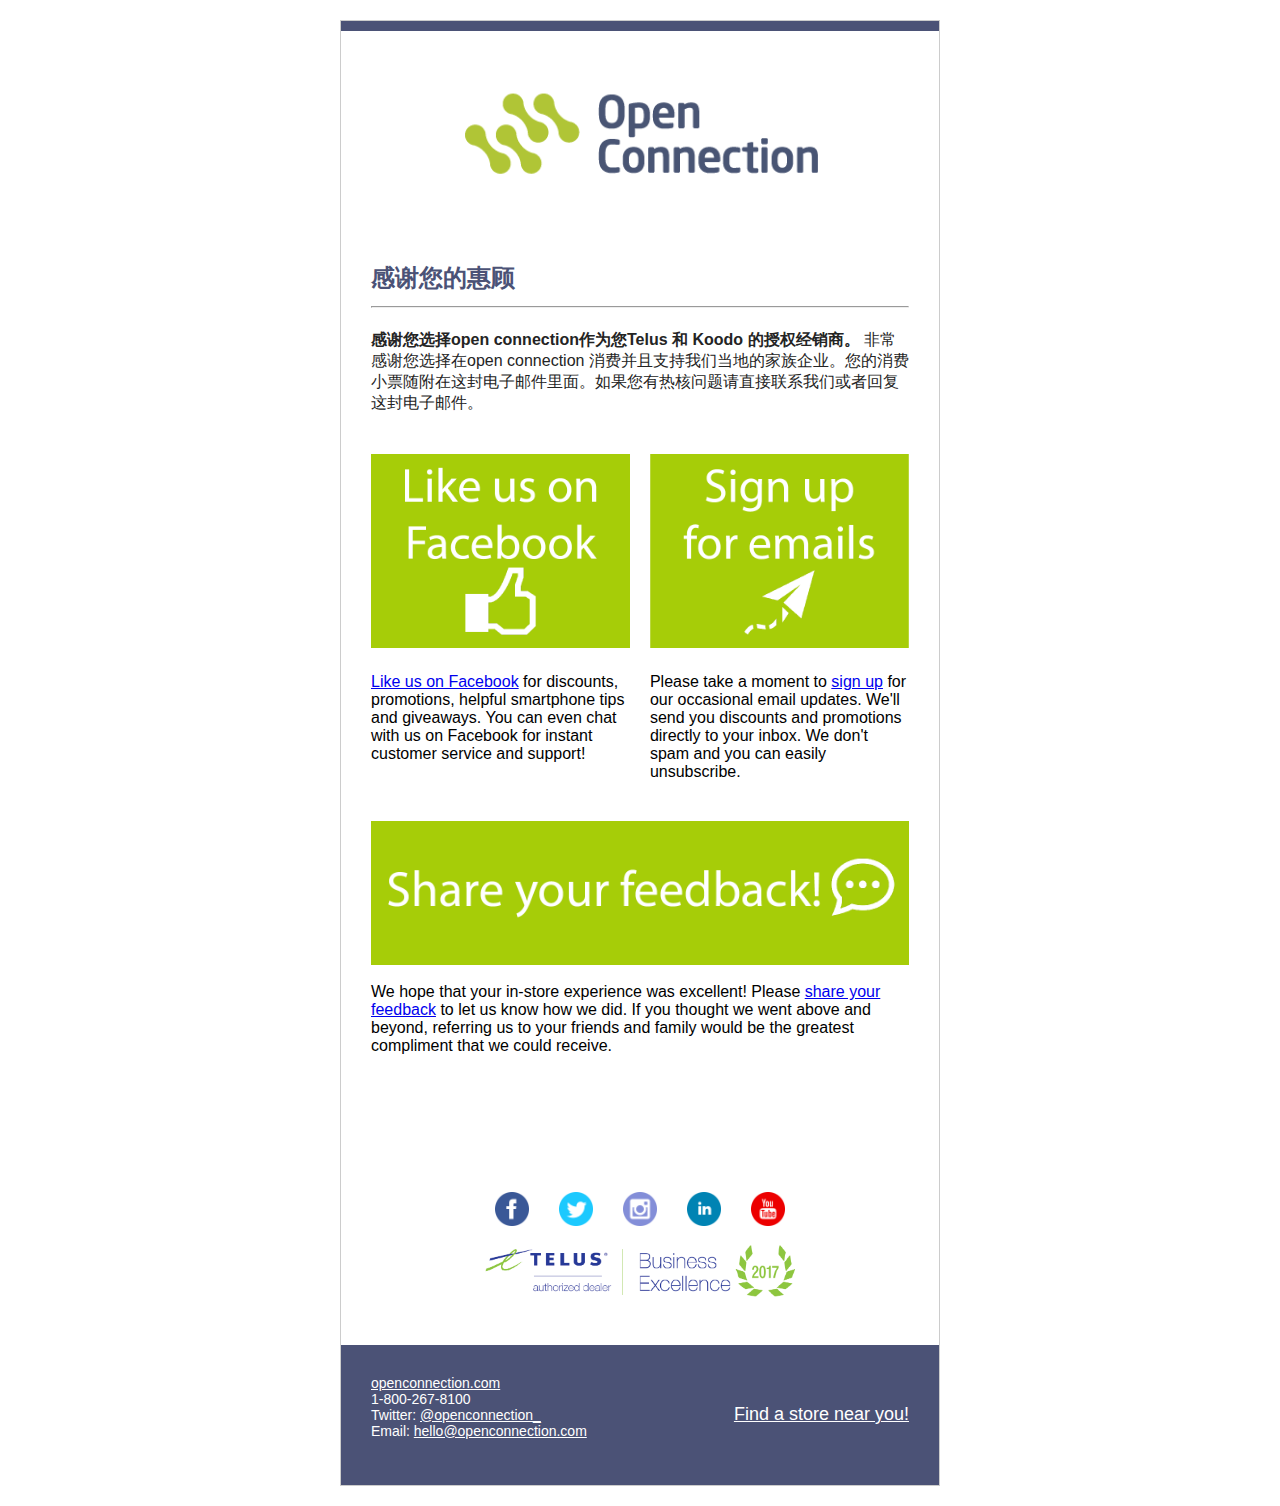
==== index-ch.html @ 5d1d8833 "chinese index added" ====
<!DOCTYPE html PUBLIC "-//W3C//DTD XHTML 1.0 Transitional//EN" "http://www.w3.org/TR/xhtml1/DTD/xhtml1-transitional.dtd">
<html xmlns="http://www.w3.org/1999/xhtml" lang='zh' xml:lang="zh">

  <head>
    <meta http-equiv="Content-Type" content="text/html; charset=UTF-8" />
    <title>Open Connection - Thank you!</title>
    <meta name="viewport" content="width=device-width, initial-scale=1.0" />
  </head>
<!--  -->
  <body style="margin: 0; padding: 0;">

    <table border="0" cellpadding="0" cellspacing="0" width="100%">
      <tr>
        <td style="padding: 20px 0px 20px 0px;">

<!-- Header img -->
          <table align="center" border="0" cellpadding="0" cellspacing="0" width="600" style="border: 1px solid #cccccc;">
            <td bgcolor="#4B5276" style="padding: 5px;"></td>
            <tr>
              <td align="center" bgcolor="" style="padding: 20px 0px 20px 0px;">
                <img src="img/oc-logo.png" alt="JC" width="400" height="auto" style="display: block;" />
              </td>
            </tr>

<!-- Header text -->
            <tr>
              <td style="padding: 20px 30px 40px 30px;">
                <table border="0" cellpadding="0" cellspacing="0" width="100%">
                  <tr>
                    <td style="color: #4B5276; font-family: Helvetica, sans-serif; font-size: 24px;">
                      <b>感谢您的惠顾</b>

                      <hr />
                    </td>
                  </tr>

<!-- Sub text -->
                  <tr>
                    <td style="padding: 10px 0 40px 0; color: #242424; font-family: Helvetica, sans-serif;">
                      <b>感谢您选择open connection作为您Telus 和 Koodo 的授权经销商。</b> 非常感谢您选择在open connection 消费并且支持我们当地的家族企业。您的消费小票随附在这封电子邮件里面。如果您有热核问题请直接联系我们或者回复这封电子邮件。
                    </td>
                  </tr>

<!-- Midsection -->
                  <tr>
                    <td>
                      <table border="0" cellpadding="0" cellspacing="0" width="100%">
                        <tr>
                          <td width="260" valign="top">
                            <table border="0" cellpadding="0" cellspacing="0" width="100%">
                              <tr>
                                <td>
<!-- IMG left -->
                                  <a target="_blank" href="https://www.facebook.com/OpenConnection/">
                                    <img src="img/fb-like.png" alt="" width="100%" height="auto" style="display: block;" />
                                  </a>
                                </td>
                              </tr>
                              <tr>
                                <td style="padding: 25px 0 0 0; font-family: Helvetica, sans-serif;">
                                  <a target="_blank" href="https://www.facebook.com/OpenConnection">Like us on Facebook</a> for discounts, promotions, helpful smartphone tips and giveaways. You can even chat with us on Facebook for instant customer service and support!
                                </td>
                              </tr>
                            </table>
                          </td>
<!-- spacer -->
                          <td style="font-size: 0; line-height: 0;" width="20">
                            &nbsp;
                          </td>
                          <td width="260" valign="top">
                            <table border="0" cellpadding="0" cellspacing="0" width="100%">
                              <tr>
                                <td>
<!-- IMG right -->
                                  <a target="_blank" href="https://goo.gl/forms/oWWqHe49MmZCKy4r1">
                                    <img src="img/emails2.png" alt="" width="100%" height="auto" style="display: block;" />
                                  </a>
                                </td>
                              </tr>
                              <tr>
                                <td style="padding: 25px 0 0 0; font-family: Helvetica, sans-serif;">
                                  Please take a moment to <a target="_blank" href="https://goo.gl/forms/oWWqHe49MmZCKy4r1">sign up</a> for our occasional email updates. We'll send you discounts and promotions directly to your inbox. We don't spam and you can easily unsubscribe.
                                </td>
                              </tr>
                            </table>
                          </td>
                        </tr>
                      </table>
                    </td>
                  </tr>
<!-- Feedback -->
                  <tr>
                    <td style="padding: 40px 0 30px 0; font-family: Helvetica, sans-serif;">
                      <a target="_blank" href="https://goo.gl/forms/GRYlOWYhVzBgS0Vs2">
                        <img src="img/feedback2.png" alt="" width="100%" height="auto" style="display: block;" />
                      </a>
                      <br />
                      We hope that your in-store experience was excellent! Please <a target="_blank" href="https://goo.gl/forms/GRYlOWYhVzBgS0Vs2"> share your feedback</a> to let us know how we did. If you thought we went above and beyond, referring us to your friends
                      and family would be the greatest compliment that we could receive.
                    </td>
                  </tr>

<!-- Signature -->
                  <!-- <tr>
                    <td style="font-family: Helvetica, sans-serif; padding-bottom:20px;" align="right">
                      <b>James Power</b> <br />
                      <i>Regional Sales Manager</i> <br />
                      (604) 612-9889 direct  <br />
                      <a href="mailto:james.power@openconnection.com" target="_top">james.power@openconnection.com</a> <br />
                    </td>
                  </tr> -->
                  <tr>
                    <td style="font-family: Helvetica, sans-serif; padding-bottom:20px;" align="right">
                      <b></b> <br />
                      <i></i> <br />
                      <br />
                      <a href="mailto:" target="_top"></a> <br />
                    </td>
                  </tr>

  <!-- Social icons -->
                  <tr>
                    <td>
                      <table  border="0" cellpadding="0" cellspacing="0" width="100%">
                        <tr align="center">
                          <td style="font-size: 0; line-height: 0;" width="20">

                            <a target="_blank" href="https://www.facebook.com/OpenConnection/">
                              <img src="img/icon-fb.png" alt="Facebook" width="34" height="34" style="padding: 15px 15px 15px 15px" border="0" />
                            </a>

                            <a target="_blank" href="https://twitter.com/openconnection_">
                              <img src="img/icon-tw.png" alt="Twitter" width="34" height="34" style="padding: 15px 15px 15px 15px" border="0" />
                            </a>

                            <a target="_blank" href="http://www.instagram.com/">
                              <img src="img/icon-ig.png" alt="Twitter" width="34" height="34" style="padding: 15px 15px 15px 15px" border="0" />
                            </a>

                            <a target="_blank" href="http://www.linkedin.com/">
                              <img src="img/icon-li.png" alt="Facebook" width="34" height="34" style="padding: 15px 15px 15px 15px" border="0" />
                            </a>

                            <a target="_blank" href="https://www.youtube.com/user/OpenConnectionVideo">
                              <img src="img/icon-yt.png" alt="Facebook" width="34" height="34" style="padding: 15px 15px 15px 15px" border="0" />
                            </a>
  <!-- Telus -->
                            <img style="width: 60%" src="img/telus-footer.png" alt="">
                          </td>
                        </tr>
                      </table>
                    </td>
                  </tr>
                </table>
              </td>
            </tr>
  <!-- Footer -->
            <tr>
              <td bgcolor="#4B5276" style="padding: 30px 30px 30px 30px;">
                <table border="0" cellpadding="0" cellspacing="0" width="100%">
                  <tr>
                    <td style="color: #FFF; font-family: Helvetica, sans-serif; font-size: 14px;">
                      <a href="https://www.openconnection.com" target="_blank" style="color: #FFF;">
                        openconnection.com
                      </a><br/>
                      1-800-267-8100 <br />
                      Twitter: <a target="_blank" href="https://twitter.com/openconnection_" style="color: #FFF;">
                        @openconnection_
                      </a><br />
                      Email: <a href="mailto:hello@openconnection.com" target="_top" style="color: #FFF;">
                        hello@openconnection.com
                      </a><br />
                      <br />
                    </td>
  <!-- Right Footer notes -->
                    <td align="right" style="font-family: Helvetica, sans-serif; font-size: 18px;">
                      <a href="https://www.openconnection.com/pages/locations" target="_blank" style="color: #FFF;">
                        Find a store near you!
                      </a>
                    </td>
                  </tr>
                </table>
              </td>
            </tr>
          </table>
        </td>
      </tr>
    </table>
  </body>
</html>
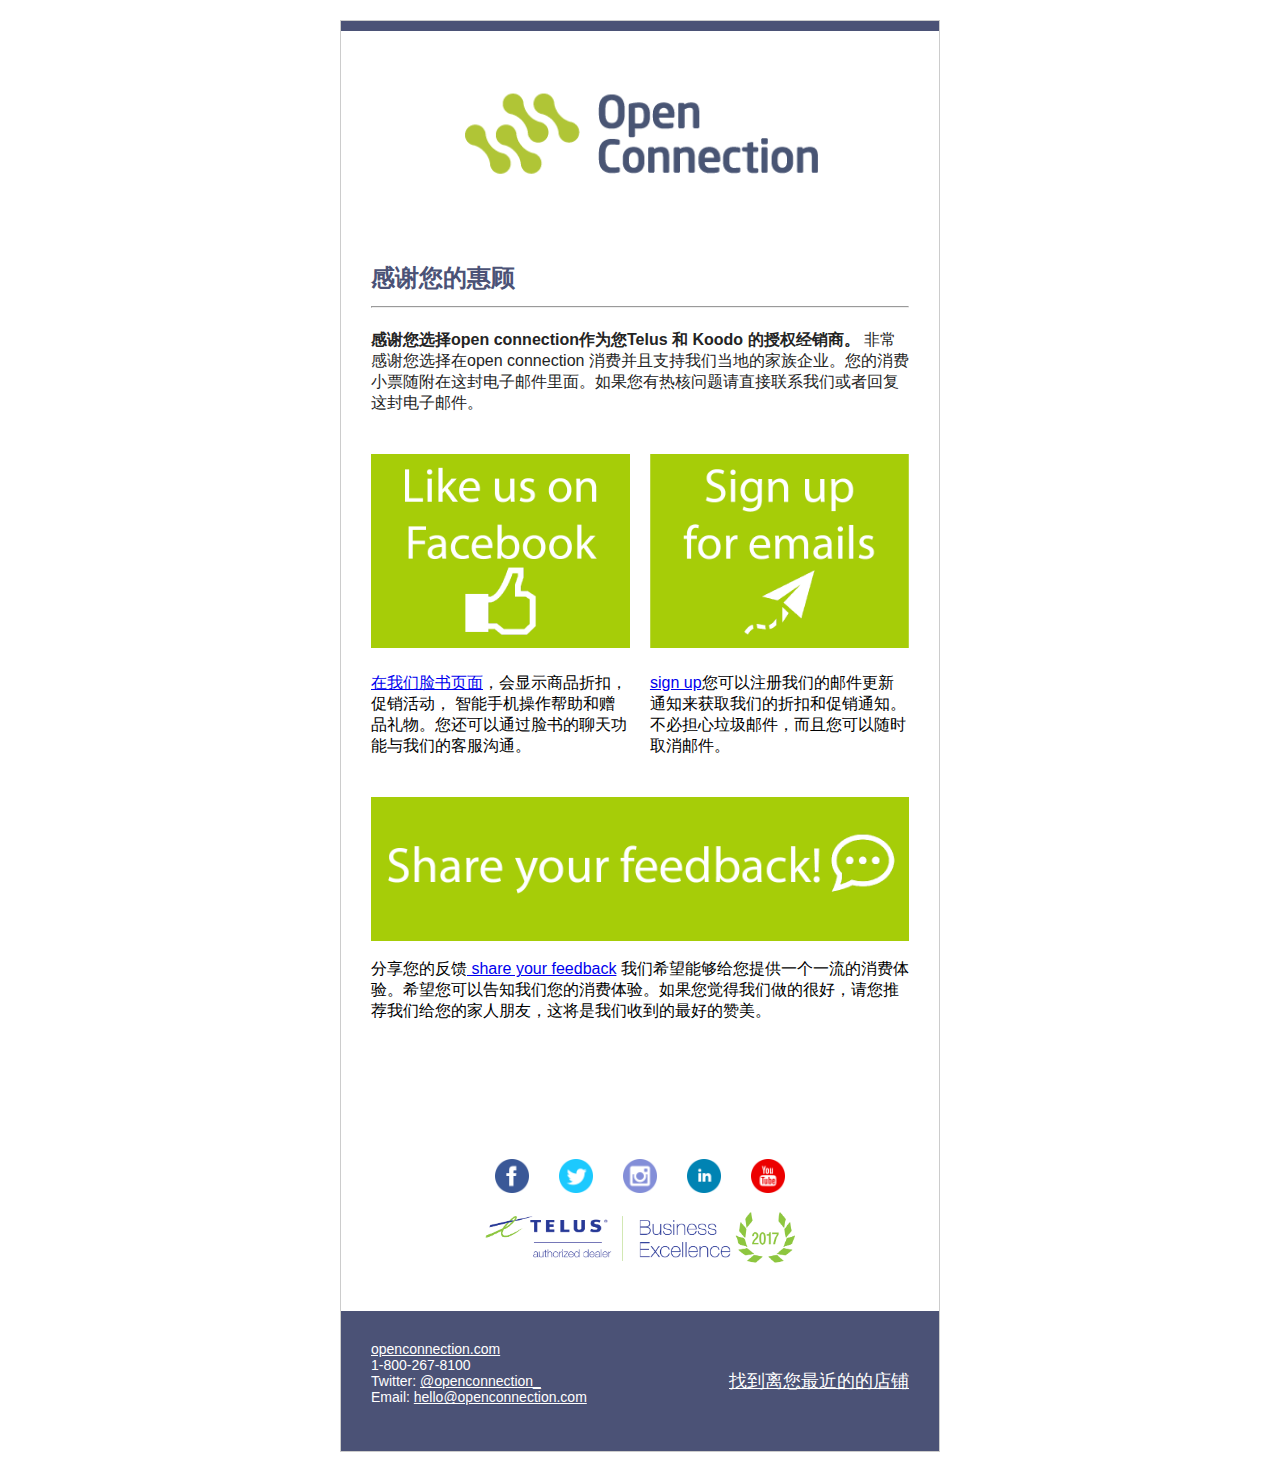
==== commit ef350fc9: "chinese" ====
--- a/index-ch.html
+++ b/index-ch.html
@@ -58,7 +58,8 @@
                               </tr>
                               <tr>
                                 <td style="padding: 25px 0 0 0; font-family: Helvetica, sans-serif;">
-                                  <a target="_blank" href="https://www.facebook.com/OpenConnection">Like us on Facebook</a> for discounts, promotions, helpful smartphone tips and giveaways. You can even chat with us on Facebook for instant customer service and support!
+                                  <a target="_blank" href="https://www.facebook.com/OpenConnection">在我们脸书页面</a>，会显示商品折扣，促销活动， 智能手机操作帮助和赠品礼物。您还可以通过脸书的聊天功能与我们的客服沟通。
+
                                 </td>
                               </tr>
                             </table>
@@ -79,7 +80,7 @@
                               </tr>
                               <tr>
                                 <td style="padding: 25px 0 0 0; font-family: Helvetica, sans-serif;">
-                                  Please take a moment to <a target="_blank" href="https://goo.gl/forms/oWWqHe49MmZCKy4r1">sign up</a> for our occasional email updates. We'll send you discounts and promotions directly to your inbox. We don't spam and you can easily unsubscribe.
+                                  <a target="_blank" href="https://goo.gl/forms/oWWqHe49MmZCKy4r1">sign up</a>您可以注册我们的邮件更新通知来获取我们的折扣和促销通知。 不必担心垃圾邮件，而且您可以随时取消邮件。
                                 </td>
                               </tr>
                             </table>
@@ -95,8 +96,8 @@
                         <img src="img/feedback2.png" alt="" width="100%" height="auto" style="display: block;" />
                       </a>
                       <br />
-                      We hope that your in-store experience was excellent! Please <a target="_blank" href="https://goo.gl/forms/GRYlOWYhVzBgS0Vs2"> share your feedback</a> to let us know how we did. If you thought we went above and beyond, referring us to your friends
-                      and family would be the greatest compliment that we could receive.
+                      分享您的反馈<a target="_blank" href="https://goo.gl/forms/GRYlOWYhVzBgS0Vs2"> share your feedback</a> 我们希望能够给您提供一个一流的消费体验。希望您可以告知我们您的消费体验。如果您觉得我们做的很好，请您推荐我们给您的家人朋友，这将是我们收到的最好的赞美。
+
                     </td>
                   </tr>
 
@@ -175,7 +176,7 @@
   <!-- Right Footer notes -->
                     <td align="right" style="font-family: Helvetica, sans-serif; font-size: 18px;">
                       <a href="https://www.openconnection.com/pages/locations" target="_blank" style="color: #FFF;">
-                        Find a store near you!
+                        找到离您最近的的店铺
                       </a>
                     </td>
                   </tr>
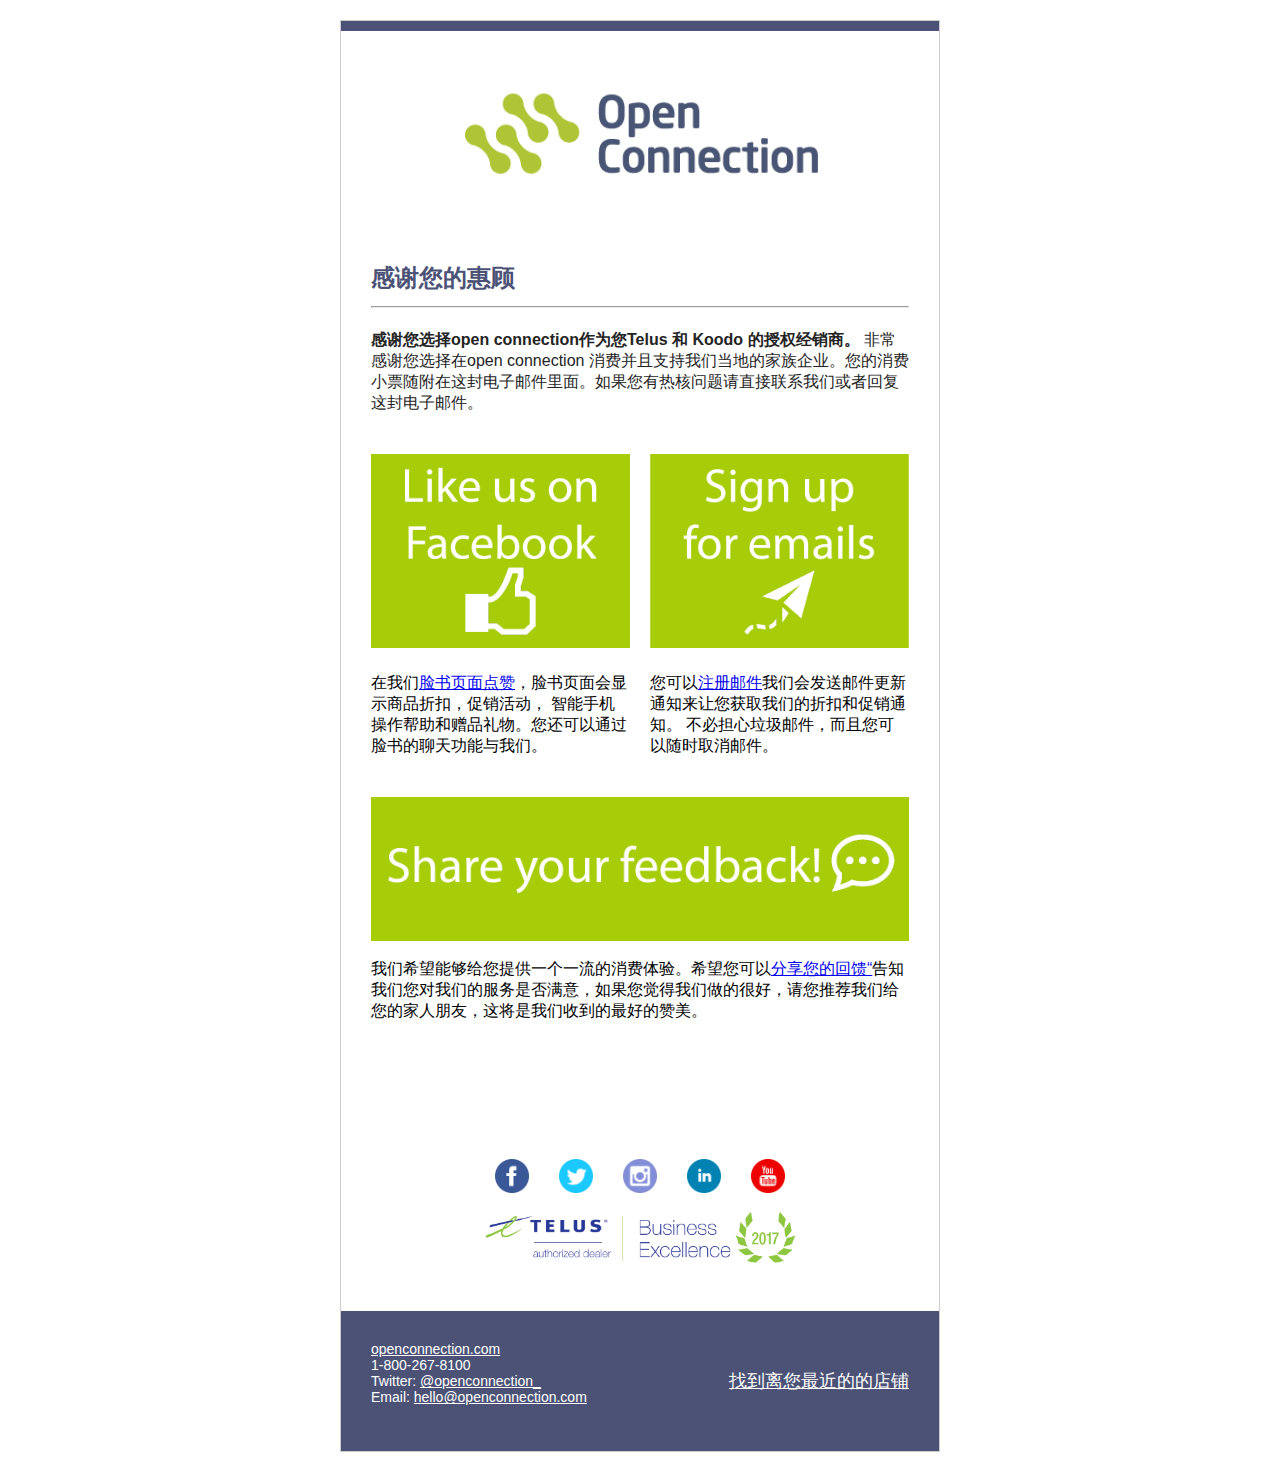
==== commit 646f86fe: "chinese a links" ====
--- a/index-ch.html
+++ b/index-ch.html
@@ -58,7 +58,7 @@
                               </tr>
                               <tr>
                                 <td style="padding: 25px 0 0 0; font-family: Helvetica, sans-serif;">
-                                  <a target="_blank" href="https://www.facebook.com/OpenConnection">在我们脸书页面</a>，会显示商品折扣，促销活动， 智能手机操作帮助和赠品礼物。您还可以通过脸书的聊天功能与我们的客服沟通。
+                                  在我们<a target="_blank" href="https://www.facebook.com/OpenConnection">脸书页面点赞</a>，脸书页面会显示商品折扣，促销活动， 智能手机操作帮助和赠品礼物。您还可以通过脸书的聊天功能与我们。
 
                                 </td>
                               </tr>
@@ -80,7 +80,7 @@
                               </tr>
                               <tr>
                                 <td style="padding: 25px 0 0 0; font-family: Helvetica, sans-serif;">
-                                  <a target="_blank" href="https://goo.gl/forms/oWWqHe49MmZCKy4r1">sign up</a>您可以注册我们的邮件更新通知来获取我们的折扣和促销通知。 不必担心垃圾邮件，而且您可以随时取消邮件。
+                                  您可以<a target="_blank" href="https://goo.gl/forms/oWWqHe49MmZCKy4r1">注册邮件</a>我们会发送邮件更新通知来让您获取我们的折扣和促销通知。 不必担心垃圾邮件，而且您可以随时取消邮件。
                                 </td>
                               </tr>
                             </table>
@@ -96,7 +96,7 @@
                         <img src="img/feedback2.png" alt="" width="100%" height="auto" style="display: block;" />
                       </a>
                       <br />
-                      分享您的反馈<a target="_blank" href="https://goo.gl/forms/GRYlOWYhVzBgS0Vs2"> share your feedback</a> 我们希望能够给您提供一个一流的消费体验。希望您可以告知我们您的消费体验。如果您觉得我们做的很好，请您推荐我们给您的家人朋友，这将是我们收到的最好的赞美。
+                      我们希望能够给您提供一个一流的消费体验。希望您可以<a target="_blank" href="https://goo.gl/forms/GRYlOWYhVzBgS0Vs2">分享您的回馈“</a>告知我们您对我们的服务是否满意，如果您觉得我们做的很好，请您推荐我们给您的家人朋友，这将是我们收到的最好的赞美。
 
                     </td>
                   </tr>
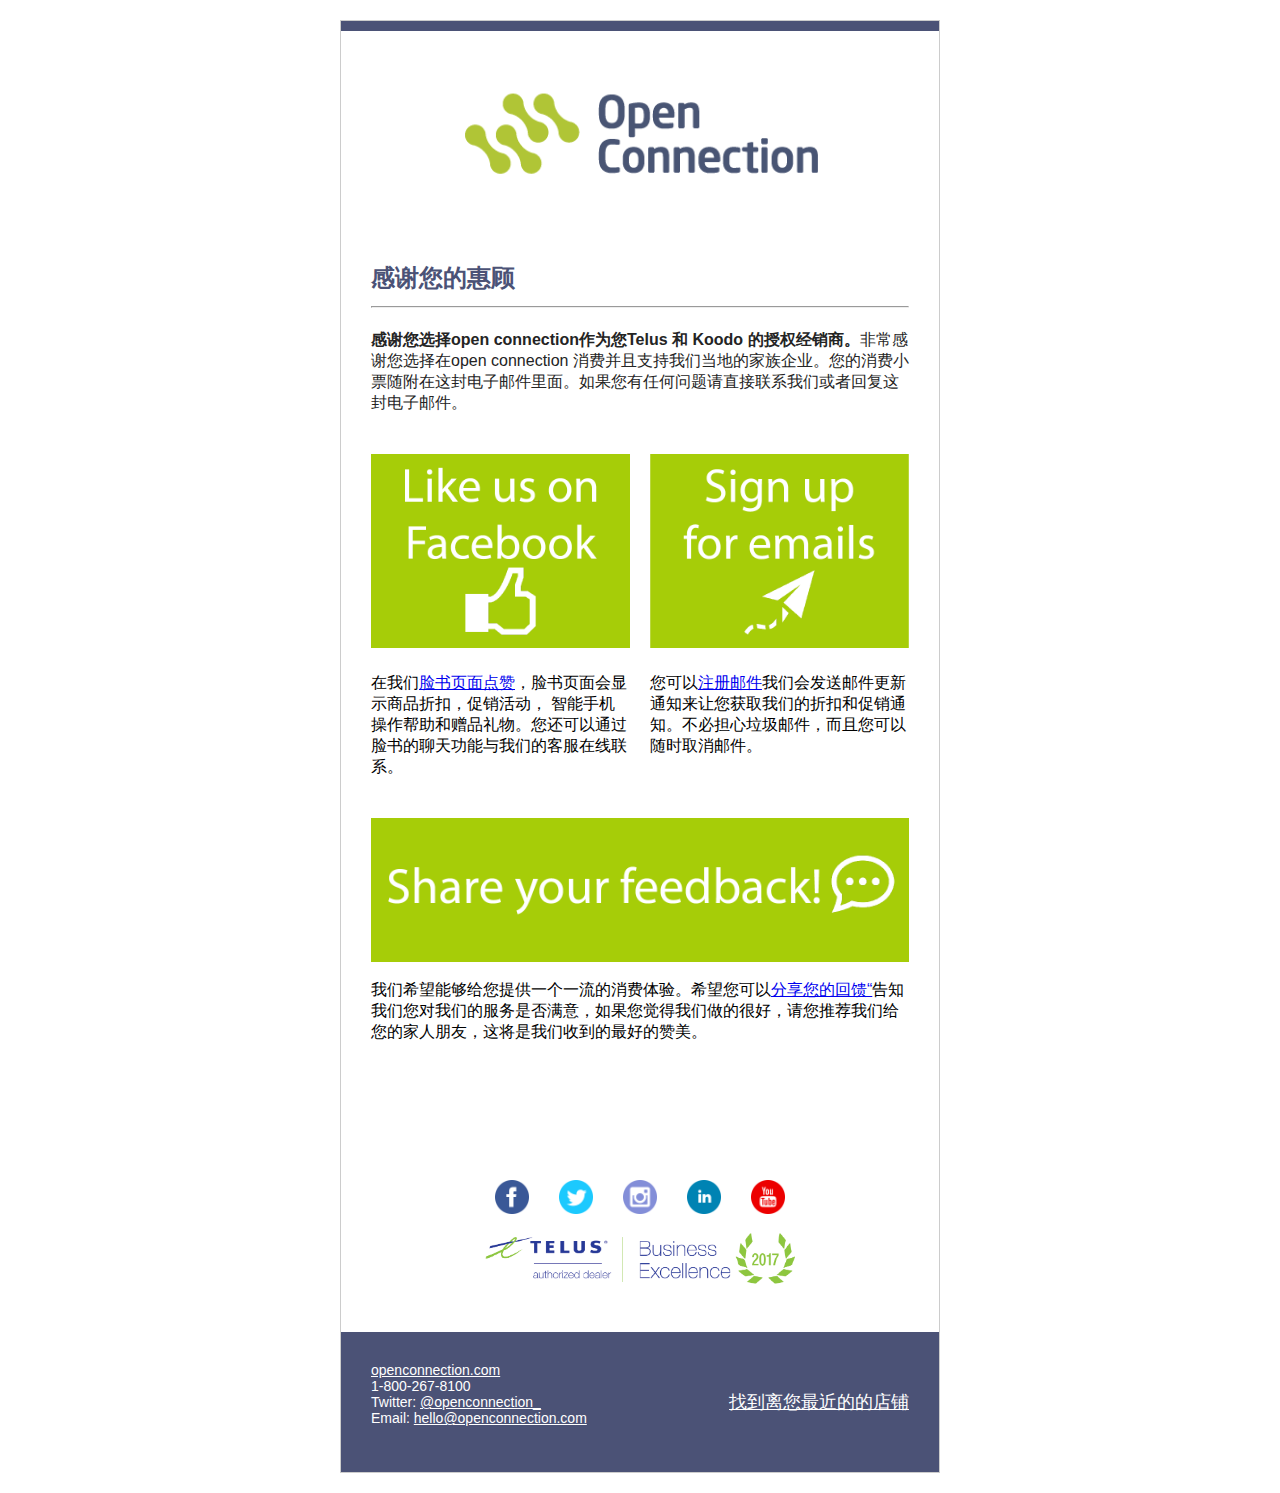
==== commit 3f09f0c9: "revised words" ====
--- a/index-ch.html
+++ b/index-ch.html
@@ -37,7 +37,7 @@
 <!-- Sub text -->
                   <tr>
                     <td style="padding: 10px 0 40px 0; color: #242424; font-family: Helvetica, sans-serif;">
-                      <b>感谢您选择open connection作为您Telus 和 Koodo 的授权经销商。</b> 非常感谢您选择在open connection 消费并且支持我们当地的家族企业。您的消费小票随附在这封电子邮件里面。如果您有热核问题请直接联系我们或者回复这封电子邮件。
+                      <b>感谢您选择open connection作为您Telus 和 Koodo 的授权经销商。</b>非常感谢您选择在open connection 消费并且支持我们当地的家族企业。您的消费小票随附在这封电子邮件里面。如果您有任何问题请直接联系我们或者回复这封电子邮件。
                     </td>
                   </tr>
 
@@ -58,7 +58,7 @@
                               </tr>
                               <tr>
                                 <td style="padding: 25px 0 0 0; font-family: Helvetica, sans-serif;">
-                                  在我们<a target="_blank" href="https://www.facebook.com/OpenConnection">脸书页面点赞</a>，脸书页面会显示商品折扣，促销活动， 智能手机操作帮助和赠品礼物。您还可以通过脸书的聊天功能与我们。
+                                  在我们<a target="_blank" href="https://www.facebook.com/OpenConnection">脸书页面点赞</a>，脸书页面会显示商品折扣，促销活动， 智能手机操作帮助和赠品礼物。您还可以通过脸书的聊天功能与我们的客服在线联系。
 
                                 </td>
                               </tr>
@@ -80,7 +80,7 @@
                               </tr>
                               <tr>
                                 <td style="padding: 25px 0 0 0; font-family: Helvetica, sans-serif;">
-                                  您可以<a target="_blank" href="https://goo.gl/forms/oWWqHe49MmZCKy4r1">注册邮件</a>我们会发送邮件更新通知来让您获取我们的折扣和促销通知。 不必担心垃圾邮件，而且您可以随时取消邮件。
+                                  您可以<a target="_blank" href="https://goo.gl/forms/oWWqHe49MmZCKy4r1">注册邮件</a>我们会发送邮件更新通知来让您获取我们的折扣和促销通知。不必担心垃圾邮件，而且您可以随时取消邮件。
                                 </td>
                               </tr>
                             </table>
